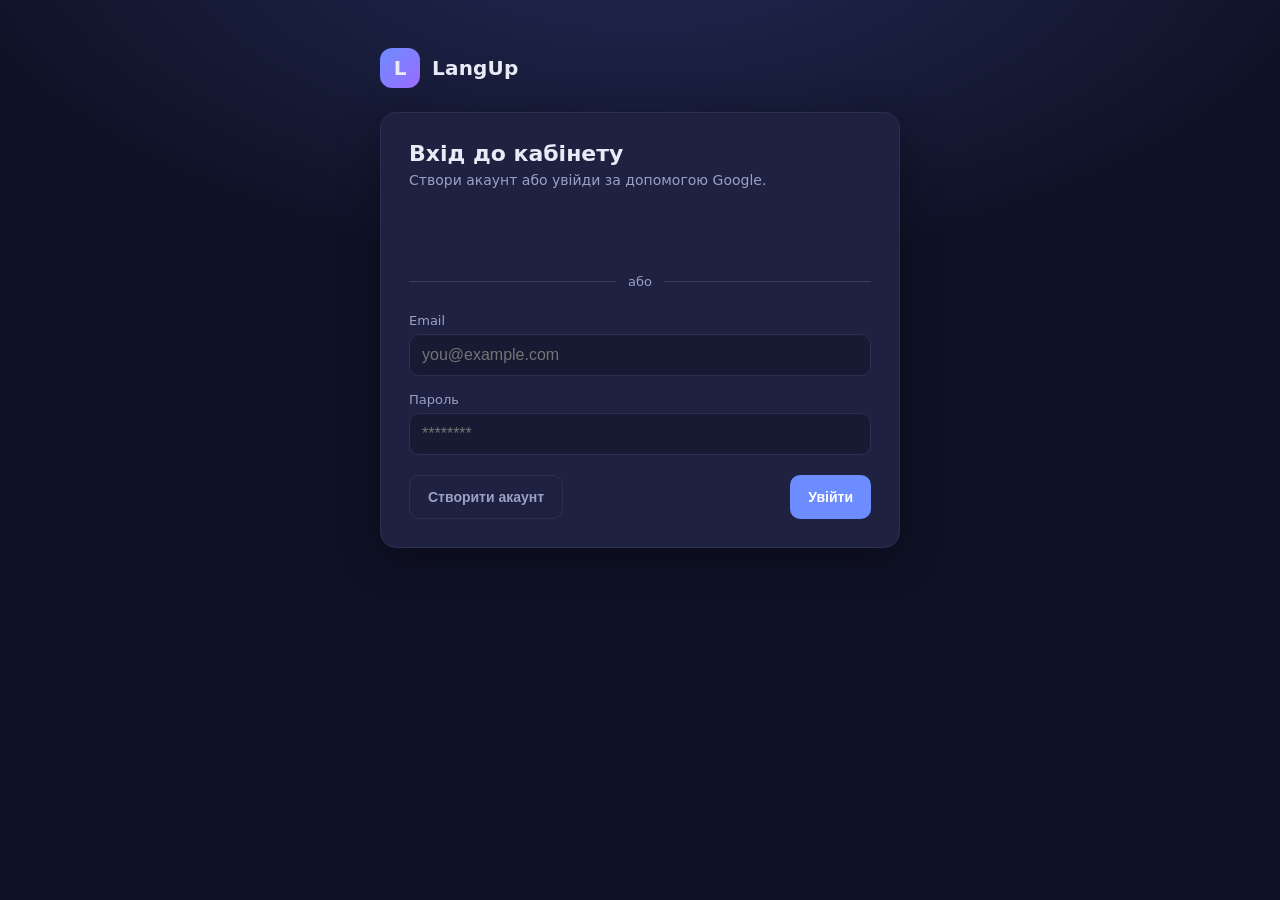
==== frontend/admin.html @ 0e573442 "feat(admin): admin panel page in the cabinet A users list with search, and a per-user detail view to" ====
<!DOCTYPE html>
<html lang="uk">
  <head>
    <meta charset="UTF-8" />
    <meta name="viewport" content="width=device-width, initial-scale=1.0" />
    <title>LangUp — Адмін</title>
    <link rel="stylesheet" href="styles.css?v=dev" />
  </head>
  <body>
    <main class="shell">
      <header class="brand">
        <span class="brand__logo">L</span>
        <span class="brand__name">LangUp</span>
      </header>

      <!-- USERS LIST -->
      <section id="users-view" class="card">
        <div class="words-bar">
          <a href="index.html" class="btn btn--ghost">← Профіль</a>
          <div class="dict__head">
            <h1 class="card__title">Користувачі</h1>
            <span id="users-count" class="meta"></span>
          </div>
        </div>

        <input id="users-search" class="dict__search" type="text" placeholder="Пошук за email або ім'ям…" />
        <ul id="users-list" class="dict__list"></ul>
        <p id="users-empty" class="meta hidden">Нікого не знайдено.</p>
      </section>

      <!-- USER DETAIL -->
      <section id="detail-view" class="card hidden">
        <div class="words-bar">
          <button id="back-to-users" class="btn btn--ghost" type="button">← Список</button>
          <div class="dict__head">
            <h1 id="d-email" class="card__title">—</h1>
            <span id="d-id" class="meta"></span>
          </div>
        </div>

        <div class="admin__controls">
          <label class="field">
            <span>Роль</span>
            <select id="d-role">
              <option value="USER">USER</option>
              <option value="ADMIN">ADMIN</option>
              <option value="SUPER_ADMIN">SUPER_ADMIN</option>
            </select>
          </label>
          <label class="field">
            <span>Статус</span>
            <select id="d-status">
              <option value="ACTIVE">ACTIVE</option>
              <option value="SUSPENDED">SUSPENDED</option>
              <option value="DELETED">DELETED</option>
            </select>
          </label>
          <button id="d-save" class="btn btn--primary" type="button">Зберегти</button>
        </div>

        <div class="admin__tabs">
          <button id="tab-vocab" class="chip chip--on" type="button">Словник</button>
          <button id="tab-exercises" class="chip" type="button">Вправи</button>
        </div>

        <ul id="d-vocab" class="dict__list"></ul>
        <ul id="d-exercises" class="dict__list hidden"></ul>
        <p id="d-empty" class="meta hidden">Порожньо.</p>
      </section>

      <div id="toast" class="toast hidden"></div>
    </main>

    <script src="config.js?v=dev"></script>
    <script src="api.js?v=dev"></script>
    <script src="admin.js?v=dev"></script>
  </body>
</html>
---- frontend/styles.css ----
:root {
  --bg: #0f1226;
  --bg-soft: #171a33;
  --card: #1e2240;
  --line: #2b2f52;
  --text: #e8eaf6;
  --muted: #9aa0c7;
  --primary: #6c8cff;
  --primary-press: #5577f0;
  --ok: #38c172;
  --radius: 16px;
  --shadow: 0 12px 40px rgba(0, 0, 0, 0.35);
  font-family: "Segoe UI", system-ui, -apple-system, Roboto, Arial, sans-serif;
}

* {
  box-sizing: border-box;
}

body {
  margin: 0;
  min-height: 100vh;
  min-height: 100dvh; /* track the mobile viewport as the address bar hides */
  color: var(--text);
  background: radial-gradient(1200px 600px at 50% -10%, #232a55 0%, transparent 60%),
    var(--bg);
  background-color: var(--bg);
  display: flex;
  justify-content: center;
  overflow-x: hidden; /* nothing should ever cause a sideways scroll */
  /* breathing room on desktop, tight on phones, clear of any notch */
  padding: clamp(16px, 5vw, 48px) 16px;
  padding-top: max(clamp(16px, 5vw, 48px), env(safe-area-inset-top));
  padding-bottom: max(clamp(16px, 5vw, 48px), env(safe-area-inset-bottom));
}

/* long words (options, translations, sentences) wrap instead of overflowing */
.card,
.pair,
.opt,
.ex__text,
.ex__back {
  overflow-wrap: break-word;
}

.shell {
  width: 100%;
  max-width: 520px;
}

.brand {
  display: flex;
  align-items: center;
  gap: 12px;
  margin-bottom: 24px;
}
.brand__logo {
  display: grid;
  place-items: center;
  width: 40px;
  height: 40px;
  border-radius: 12px;
  background: linear-gradient(135deg, var(--primary), #9b6cff);
  font-weight: 800;
  font-size: 20px;
}
.brand__name {
  font-size: 20px;
  font-weight: 700;
  letter-spacing: 0.2px;
}

.card {
  background: var(--card);
  border: 1px solid var(--line);
  border-radius: var(--radius);
  box-shadow: var(--shadow);
  padding: 28px;
}

.card__title {
  margin: 0;
  font-size: 22px;
}
.card__subtitle {
  margin: 6px 0 0;
  color: var(--muted);
  font-size: 14px;
}

.google-btn {
  margin-top: 24px;
  display: flex;
  justify-content: center;
  min-height: 44px;
}

.notice {
  margin-top: 16px;
  padding: 12px 14px;
  border-radius: 12px;
  background: var(--bg-soft);
  border: 1px dashed var(--line);
  color: var(--muted);
  font-size: 13px;
}
.notice code {
  color: var(--text);
}

/* profile */
.profile__head {
  display: flex;
  align-items: center;
  gap: 16px;
}
.avatar {
  display: grid;
  place-items: center;
  width: 56px;
  height: 56px;
  border-radius: 50%;
  background: linear-gradient(135deg, var(--primary), #9b6cff);
  font-size: 24px;
  font-weight: 700;
  flex: 0 0 auto;
}
.profile__id {
  flex: 1 1 auto;
  min-width: 0;
}
.profile__id .card__title {
  font-size: 18px;
  white-space: nowrap;
  overflow: hidden;
  text-overflow: ellipsis;
}

.badges {
  display: flex;
  gap: 8px;
  margin-top: 8px;
}
.badge {
  font-size: 11px;
  font-weight: 700;
  letter-spacing: 0.4px;
  padding: 4px 8px;
  border-radius: 999px;
  background: rgba(108, 140, 255, 0.15);
  color: var(--primary);
  border: 1px solid rgba(108, 140, 255, 0.35);
}
.badge--ok {
  background: rgba(56, 193, 114, 0.15);
  color: var(--ok);
  border-color: rgba(56, 193, 114, 0.35);
}
.badge--muted {
  background: var(--bg-soft);
  color: var(--muted);
  border-color: var(--line);
}

.form {
  margin-top: 24px;
  display: flex;
  flex-direction: column;
  gap: 16px;
}
.field {
  display: flex;
  flex-direction: column;
  gap: 6px;
  font-size: 13px;
  color: var(--muted);
}
.field-row {
  display: flex;
  gap: 16px;
}
.field-row .field {
  flex: 1;
  min-width: 0; /* let a field shrink below its input's intrinsic width */
}
.field input {
  background: var(--bg-soft);
  border: 1px solid var(--line);
  border-radius: 10px;
  padding: 11px 12px;
  color: var(--text);
  font-size: 16px; /* 16+ stops iOS zooming in on focus */
  outline: none;
  transition: border-color 0.15s;
}
.field input:focus {
  border-color: var(--primary);
}

.form__actions {
  display: flex;
  align-items: center;
  justify-content: space-between;
  flex-wrap: wrap; /* the meta text and buttons drop to their own rows if tight */
  gap: 12px;
  margin-top: 4px;
}
.meta {
  font-size: 12px;
  color: var(--muted);
}

.btn {
  border: none;
  border-radius: 10px;
  padding: 10px 18px;
  min-height: 44px; /* comfortable touch target */
  font-size: 14px;
  font-weight: 600;
  cursor: pointer;
  transition: background 0.15s, opacity 0.15s;
}
.btn--primary {
  background: var(--primary);
  color: #fff;
}
.btn--primary:hover {
  background: var(--primary-press);
}
.btn--ghost {
  background: transparent;
  color: var(--muted);
  border: 1px solid var(--line);
}
.btn--ghost:hover {
  color: var(--text);
}

.toast {
  position: fixed;
  left: 50%;
  bottom: 28px;
  transform: translateX(-50%);
  background: var(--card);
  border: 1px solid var(--line);
  box-shadow: var(--shadow);
  padding: 12px 18px;
  border-radius: 12px;
  font-size: 14px;
}
.toast--ok {
  border-color: rgba(56, 193, 114, 0.5);
}
.toast--err {
  border-color: rgba(255, 99, 99, 0.5);
}

/* dictionary */
.dict {
  margin-top: 24px;
  border-top: 1px solid var(--line);
  padding-top: 20px;
  display: flex;
  flex-direction: column;
  gap: 12px;
}
.dict__head {
  display: flex;
  align-items: baseline;
  gap: 8px;
}
.dict__title {
  margin: 0;
  font-size: 16px;
}
.dict__search {
  width: 100%;
  display: block;
  margin-bottom: 12px;
  background: var(--bg-soft);
  border: 1px solid var(--line);
  border-radius: 10px;
  padding: 10px 12px;
  color: var(--text);
  font-size: 16px; /* 16+ stops iOS zooming in on focus */
  outline: none;
  transition: border-color 0.15s;
}

/* words page */
.words-bar {
  display: flex;
  align-items: center;
  gap: 14px;
  margin-bottom: 18px;
}
.words-bar .dict__head {
  margin: 0;
}
.words-link {
  margin-top: 20px;
  text-decoration: none;
}
.links-row {
  display: flex;
  flex-wrap: wrap;
  gap: 12px;
}
a.btn {
  text-decoration: none;
}
.dict__search:focus {
  border-color: var(--primary);
}
.dict__list {
  list-style: none;
  margin: 0;
  padding: 0;
  max-height: 280px;
  overflow-y: auto;
  display: flex;
  flex-direction: column;
  gap: 6px;
}
.dict__item {
  display: flex;
  align-items: center;
  justify-content: space-between;
  gap: 10px;
  padding: 10px 12px;
  background: var(--bg-soft);
  border: 1px solid var(--line);
  border-radius: 10px;
}
.dict__lemma {
  flex: 1;
  font-size: 15px;
  font-weight: 600;
  overflow: hidden;
  text-overflow: ellipsis;
  white-space: nowrap;
}
.dict__mastery {
  flex: 0 0 auto;
  font-size: 10px;
  font-weight: 700;
  letter-spacing: 0.3px;
  color: var(--muted);
  background: var(--bg-soft);
  border: 1px solid var(--line);
  border-radius: 999px;
  padding: 3px 8px;
}
.dict__lang {
  flex: 0 0 auto;
  font-size: 11px;
  font-weight: 700;
  letter-spacing: 0.4px;
  text-transform: uppercase;
  color: var(--primary);
  background: rgba(108, 140, 255, 0.15);
  border: 1px solid rgba(108, 140, 255, 0.35);
  border-radius: 999px;
  padding: 3px 9px;
}

/* practice page */
.ex__text {
  margin: 18px 0;
  font-size: 17px;
  line-height: 1.7;
}
.ex__blank {
  display: inline-block;
  min-width: 72px;
  text-align: center;
  padding: 1px 10px;
  border-radius: 8px;
  border: 1px dashed var(--primary);
  background: rgba(108, 140, 255, 0.12);
  color: var(--primary);
  font-weight: 600;
}
.ex__input {
  /* monospace so every letter is one cell — the width is set in ch to the
     word's length, making the blank fit it exactly and hint the letter count */
  font-family: ui-monospace, "Cascadia Code", "Consolas", "Courier New", monospace;
  padding: 2px 0;
  border: none;
  border-bottom: 2px solid var(--primary);
  background: rgba(108, 140, 255, 0.1);
  color: var(--text);
  font-size: 17px;
  font-weight: 600;
  outline: none;
  border-radius: 6px 6px 0 0;
}
.ex__input:focus {
  background: rgba(108, 140, 255, 0.18);
}
/* "або" between Google and the email form on the login card */
.auth-divider {
  display: flex;
  align-items: center;
  gap: 12px;
  margin: 18px 0 14px;
  color: var(--muted, #8b93b8);
  font-size: 13px;
}
.auth-divider::before,
.auth-divider::after {
  content: "";
  flex: 1;
  border-top: 1px solid rgba(255, 255, 255, 0.12);
}
/* the word's translation — the prompt telling the learner what to type */
.ex__prompt-word {
  margin: 4px 0 0;
  font-size: 18px;
  font-weight: 600;
  color: var(--primary);
}
.ex__options {
  display: flex;
  flex-wrap: wrap;
  align-items: center;
  gap: 8px;
  margin-bottom: 14px;
}
.opt {
  border: 1px solid var(--line);
  border-radius: 10px;
  padding: 9px 16px;
  background: var(--bg-soft);
  color: var(--text);
  font-size: 14px;
  font-weight: 600;
  cursor: pointer;
  transition: border-color 0.15s, background 0.15s;
}
.opt:hover {
  border-color: var(--primary);
}
.opt--selected {
  background: rgba(108, 140, 255, 0.2);
  border-color: var(--primary);
  color: var(--primary);
}
.ex__result {
  margin: 18px 0;
  padding: 14px 16px;
  border-radius: 12px;
  font-size: 15px;
  font-weight: 600;
  border: 1px solid var(--line);
  background: var(--bg-soft);
}
.ex__result--ok {
  border-color: rgba(56, 193, 114, 0.5);
  color: var(--ok);
}
.ex__result--err {
  border-color: rgba(255, 99, 99, 0.5);
  color: #ff8a8a;
}
.types {
  display: flex;
  align-items: center;
  flex-wrap: wrap;
  gap: 10px;
  padding-bottom: 16px;
  margin-bottom: 4px;
  border-bottom: 1px solid var(--line);
}
.types__list {
  display: flex;
  flex-wrap: wrap;
  gap: 6px;
}
.chip {
  border: 1px solid var(--line);
  border-radius: 999px;
  padding: 5px 13px;
  background: var(--bg-soft);
  color: var(--muted);
  font-size: 12px;
  font-weight: 600;
  cursor: pointer;
  transition: border-color 0.15s, background 0.15s, color 0.15s;
}
.chip:hover {
  color: var(--text);
}
.chip--on {
  background: rgba(108, 140, 255, 0.18);
  border-color: rgba(108, 140, 255, 0.5);
  color: var(--primary);
}
/* admin panel */
.admin__row {
  cursor: pointer;
}
.admin__row:hover {
  background: var(--bg-soft);
}
.admin__controls {
  display: flex;
  flex-wrap: wrap;
  align-items: flex-end;
  gap: 12px;
  margin: 4px 0 16px;
}
.admin__controls .field {
  flex: 1;
  min-width: 120px;
}
.admin__controls select {
  width: 100%;
  padding: 8px 10px;
  border: 1px solid var(--line);
  border-radius: 8px;
  background: var(--bg-soft);
  color: var(--text);
  font-size: 14px;
}
.admin__tabs {
  display: flex;
  gap: 8px;
  margin-bottom: 12px;
}
.admin__ex {
  gap: 10px;
}
.admin__ex-answer {
  margin-left: auto;
  font-family: ui-monospace, "Consolas", monospace;
  color: var(--primary);
  font-size: 13px;
}
/* match pairs */
.meter {
  display: flex;
  align-items: center;
  justify-content: space-between;
  margin: 14px 0 4px;
}
.lives {
  display: flex;
  gap: 6px;
}
.timer {
  font-size: 13px;
  font-weight: 700;
  font-variant-numeric: tabular-nums; /* stops the row twitching as digits change */
  color: var(--muted);
}
.timer--low {
  color: #ff8a8a;
}
.life {
  width: 9px;
  height: 9px;
  border-radius: 50%;
  background: var(--ok);
}
.life--lost {
  background: transparent;
  border: 1px solid var(--line);
}
.pairs {
  display: grid;
  grid-template-columns: 1fr 1fr;
  gap: 10px;
  margin-top: 6px;
}
.pairs__col {
  display: flex;
  flex-direction: column;
  gap: 10px;
}
.pair {
  min-height: 52px;
  padding: 10px 12px;
  border: 1px solid var(--line);
  border-radius: 12px;
  background: var(--bg-soft);
  color: var(--text);
  font-size: 14px;
  font-weight: 600;
  line-height: 1.35;
  cursor: pointer;
  transition: border-color 0.15s, background 0.15s, transform 0.1s;
}
.pair:hover {
  border-color: var(--primary);
}
.pair--picked {
  background: rgba(108, 140, 255, 0.2);
  border-color: var(--primary);
  color: var(--primary);
}
.pair--wrong {
  border-color: rgba(255, 99, 99, 0.7);
  background: rgba(255, 99, 99, 0.15);
  color: #ff8a8a;
  animation: pair-shake 0.3s;
}
@keyframes pair-shake {
  25% { transform: translateX(-4px); }
  75% { transform: translateX(4px); }
}

.ex__word {
  display: inline-block;
  font-size: 26px;
  font-weight: 700;
  letter-spacing: 0.3px;
  color: var(--primary);
}
.ex__options--column {
  flex-direction: column;
  align-items: stretch;
}
.ex__options--column .opt {
  text-align: left;
}
.ex__sentence {
  margin: 18px 0;
  font-size: 18px;
  line-height: 1.7;
}
.ex__sentence strong {
  color: var(--primary);
  font-weight: 700;
}
.ex__back {
  margin: 4px 0 10px;
  font-size: 20px;
  font-weight: 600;
  color: var(--ok);
}
.opt--know {
  border-color: rgba(56, 193, 114, 0.5);
  color: var(--ok);
}
.opt--forgot {
  border-color: rgba(255, 99, 99, 0.5);
  color: #ff8a8a;
}

.hidden {
  display: none !important;
}

/* --- phones --------------------------------------------------------------- */
/* The layout is a single column at every size; on small screens it just gives
   back the padding and type scale that desktop can afford. */
@media (max-width: 560px) {
  .card {
    padding: 20px 16px;
    border-radius: 14px;
  }
  .brand {
    margin-bottom: 18px;
  }
  .card__title {
    font-size: 20px;
  }

  /* header rows: let a long title/count wrap under the back button */
  .words-bar,
  .profile__head {
    flex-wrap: wrap;
  }

  /* two side-by-side fields don't fit a narrow phone — stack them */
  .field-row {
    flex-direction: column;
  }

  /* practice */
  .ex__text {
    font-size: 16px;
  }
  .ex__sentence {
    font-size: 17px;
  }
  .ex__word {
    font-size: 22px;
  }
  .opt {
    padding: 11px 14px; /* taller for touch, options already wrap */
  }
  .pairs {
    gap: 8px;
  }
  .pair {
    min-height: 56px;
    padding: 10px;
  }

  /* stacked answer buttons should fill the row on a phone */
  .form__actions .links-row {
    width: 100%;
  }
  .form__actions .links-row .btn {
    flex: 1;
  }
}

/* Users who prefer less motion: drop the shake and transitions. */
@media (prefers-reduced-motion: reduce) {
  * {
    animation: none !important;
    transition: none !important;
  }
}
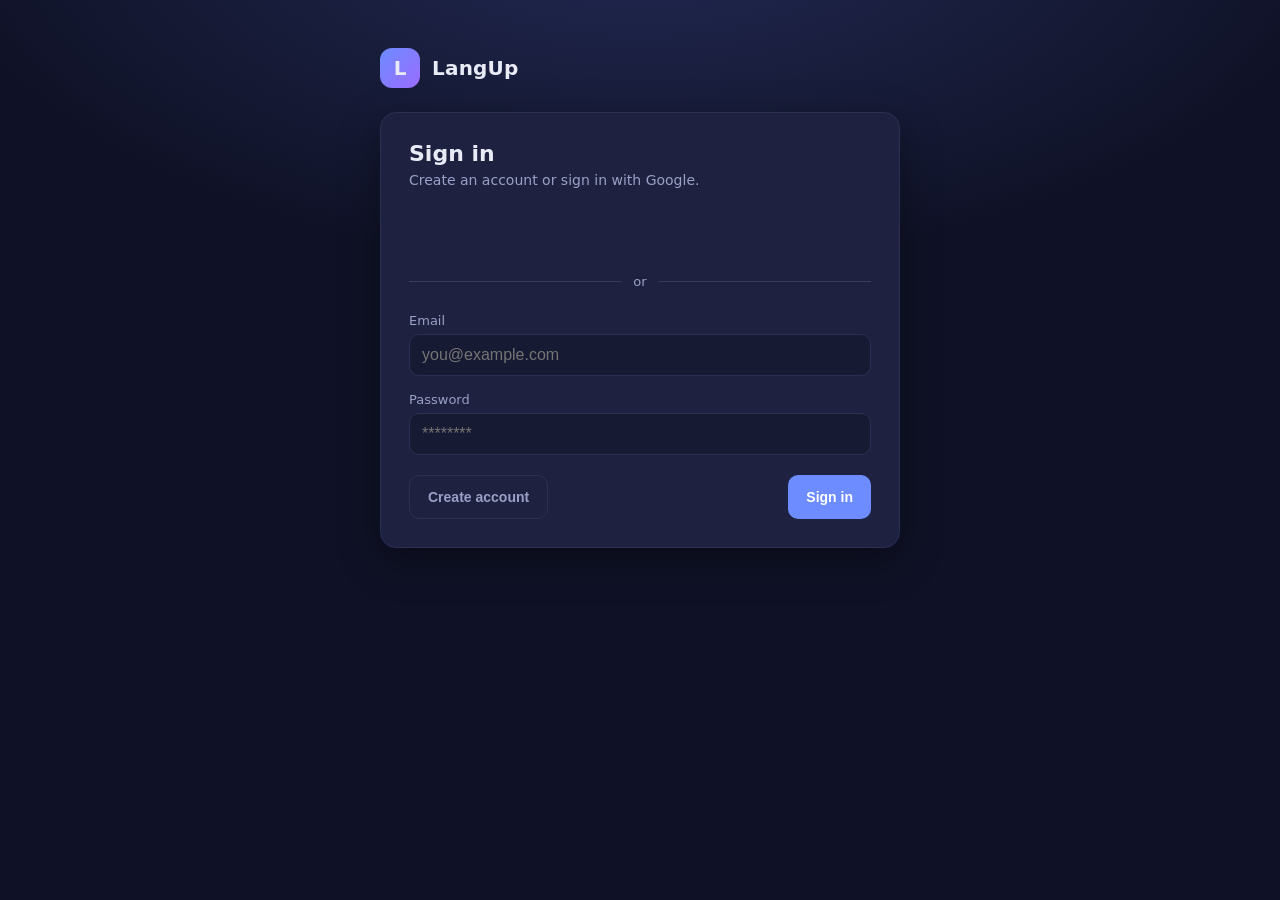
==== commit b2b4aa47: "i18n: translate the cabinet UI to English Translate all Ukrainian strings in the /app cabinet — prof" ====
--- a/frontend/admin.html
+++ b/frontend/admin.html
@@ -1,9 +1,9 @@
 <!DOCTYPE html>
-<html lang="uk">
+<html lang="en">
   <head>
     <meta charset="UTF-8" />
     <meta name="viewport" content="width=device-width, initial-scale=1.0" />
-    <title>LangUp — Адмін</title>
+    <title>LangUp — Admin</title>
     <link rel="stylesheet" href="styles.css?v=dev" />
   </head>
   <body>
@@ -16,22 +16,41 @@
       <!-- USERS LIST -->
       <section id="users-view" class="card">
         <div class="words-bar">
-          <a href="index.html" class="btn btn--ghost">← Профіль</a>
+          <a href="index.html" class="btn btn--ghost">← Profile</a>
           <div class="dict__head">
-            <h1 class="card__title">Користувачі</h1>
+            <h1 class="card__title">Users</h1>
             <span id="users-count" class="meta"></span>
           </div>
         </div>
 
-        <input id="users-search" class="dict__search" type="text" placeholder="Пошук за email або ім'ям…" />
+        <div class="admin__listbar">
+          <input id="users-search" class="dict__search" type="text" placeholder="Search by email or name…" />
+          <button id="new-user-btn" class="btn btn--primary" type="button">＋ New</button>
+        </div>
+
+        <form id="new-user-form" class="admin__create hidden">
+          <input id="nu-email" type="email" placeholder="Email" autocomplete="off" required />
+          <input id="nu-password" type="password" placeholder="Password (min. 8)" minlength="8" autocomplete="new-password" required />
+          <input id="nu-name" type="text" placeholder="Name (optional)" />
+          <select id="nu-role">
+            <option value="USER">USER</option>
+            <option value="ADMIN">ADMIN</option>
+            <option value="SUPER_ADMIN">SUPER_ADMIN</option>
+          </select>
+          <div class="admin__create-actions">
+            <button type="button" id="nu-cancel" class="btn btn--ghost">Cancel</button>
+            <button type="submit" class="btn btn--primary">Create</button>
+          </div>
+        </form>
+
         <ul id="users-list" class="dict__list"></ul>
-        <p id="users-empty" class="meta hidden">Нікого не знайдено.</p>
+        <p id="users-empty" class="meta hidden">No one found.</p>
       </section>
 
       <!-- USER DETAIL -->
       <section id="detail-view" class="card hidden">
         <div class="words-bar">
-          <button id="back-to-users" class="btn btn--ghost" type="button">← Список</button>
+          <button id="back-to-users" class="btn btn--ghost" type="button">← List</button>
           <div class="dict__head">
             <h1 id="d-email" class="card__title">—</h1>
             <span id="d-id" class="meta"></span>
@@ -40,7 +59,11 @@
 
         <div class="admin__controls">
           <label class="field">
-            <span>Роль</span>
+            <span>Name</span>
+            <input id="d-name" type="text" placeholder="—" />
+          </label>
+          <label class="field">
+            <span>Role</span>
             <select id="d-role">
               <option value="USER">USER</option>
               <option value="ADMIN">ADMIN</option>
@@ -48,24 +71,31 @@
             </select>
           </label>
           <label class="field">
-            <span>Статус</span>
+            <span>Status</span>
             <select id="d-status">
               <option value="ACTIVE">ACTIVE</option>
               <option value="SUSPENDED">SUSPENDED</option>
               <option value="DELETED">DELETED</option>
             </select>
           </label>
-          <button id="d-save" class="btn btn--primary" type="button">Зберегти</button>
+          <button id="d-save" class="btn btn--primary" type="button">Save</button>
+          <button id="d-delete" class="btn btn--danger" type="button">Delete</button>
         </div>
 
         <div class="admin__tabs">
-          <button id="tab-vocab" class="chip chip--on" type="button">Словник</button>
-          <button id="tab-exercises" class="chip" type="button">Вправи</button>
+          <button id="tab-vocab" class="chip chip--on" type="button">Vocabulary</button>
+          <button id="tab-exercises" class="chip" type="button">Exercises</button>
         </div>
+
+        <form id="add-word-form" class="admin__addword">
+          <input id="aw-word" type="text" placeholder="Word" required />
+          <input id="aw-lang" type="text" placeholder="language (en)" maxlength="8" value="en" required />
+          <button type="submit" class="btn btn--primary">＋ Add</button>
+        </form>
 
         <ul id="d-vocab" class="dict__list"></ul>
         <ul id="d-exercises" class="dict__list hidden"></ul>
-        <p id="d-empty" class="meta hidden">Порожньо.</p>
+        <p id="d-empty" class="meta hidden">Empty.</p>
       </section>
 
       <div id="toast" class="toast hidden"></div>
--- a/frontend/styles.css
+++ b/frontend/styles.css
@@ -537,6 +537,80 @@
   color: var(--primary);
   font-size: 13px;
 }
+.admin__listbar {
+  display: flex;
+  gap: 8px;
+  align-items: center;
+}
+.admin__listbar .dict__search {
+  flex: 1;
+  margin: 0;
+}
+.admin__create,
+.admin__addword {
+  display: flex;
+  flex-wrap: wrap;
+  gap: 8px;
+  margin: 12px 0;
+  padding: 12px;
+  border: 1px solid var(--line);
+  border-radius: 10px;
+  background: var(--bg-soft);
+}
+.admin__create input,
+.admin__create select,
+.admin__addword input {
+  flex: 1;
+  min-width: 120px;
+  padding: 8px 10px;
+  border: 1px solid var(--line);
+  border-radius: 8px;
+  background: var(--card);
+  color: var(--text);
+  font-size: 13px;
+}
+.admin__create-actions {
+  display: flex;
+  gap: 8px;
+  width: 100%;
+  justify-content: flex-end;
+}
+.admin__actions {
+  display: flex;
+  gap: 6px;
+  margin-left: auto;
+}
+.admin__icon-btn {
+  border: 1px solid var(--line);
+  border-radius: 6px;
+  background: var(--bg-soft);
+  color: var(--muted);
+  width: 26px;
+  height: 26px;
+  cursor: pointer;
+  font-size: 13px;
+  line-height: 1;
+}
+.admin__icon-btn:hover {
+  color: var(--text);
+  border-color: var(--primary);
+}
+.admin__status-sel {
+  padding: 4px 6px;
+  border: 1px solid var(--line);
+  border-radius: 6px;
+  background: var(--bg-soft);
+  color: var(--text);
+  font-size: 12px;
+}
+.btn--danger {
+  background: transparent;
+  color: #ff6b6b;
+  border: 1px solid rgba(224, 49, 49, 0.5);
+}
+.btn--danger:hover {
+  background: rgba(224, 49, 49, 0.12);
+}
 /* match pairs */
 .meter {
   display: flex;
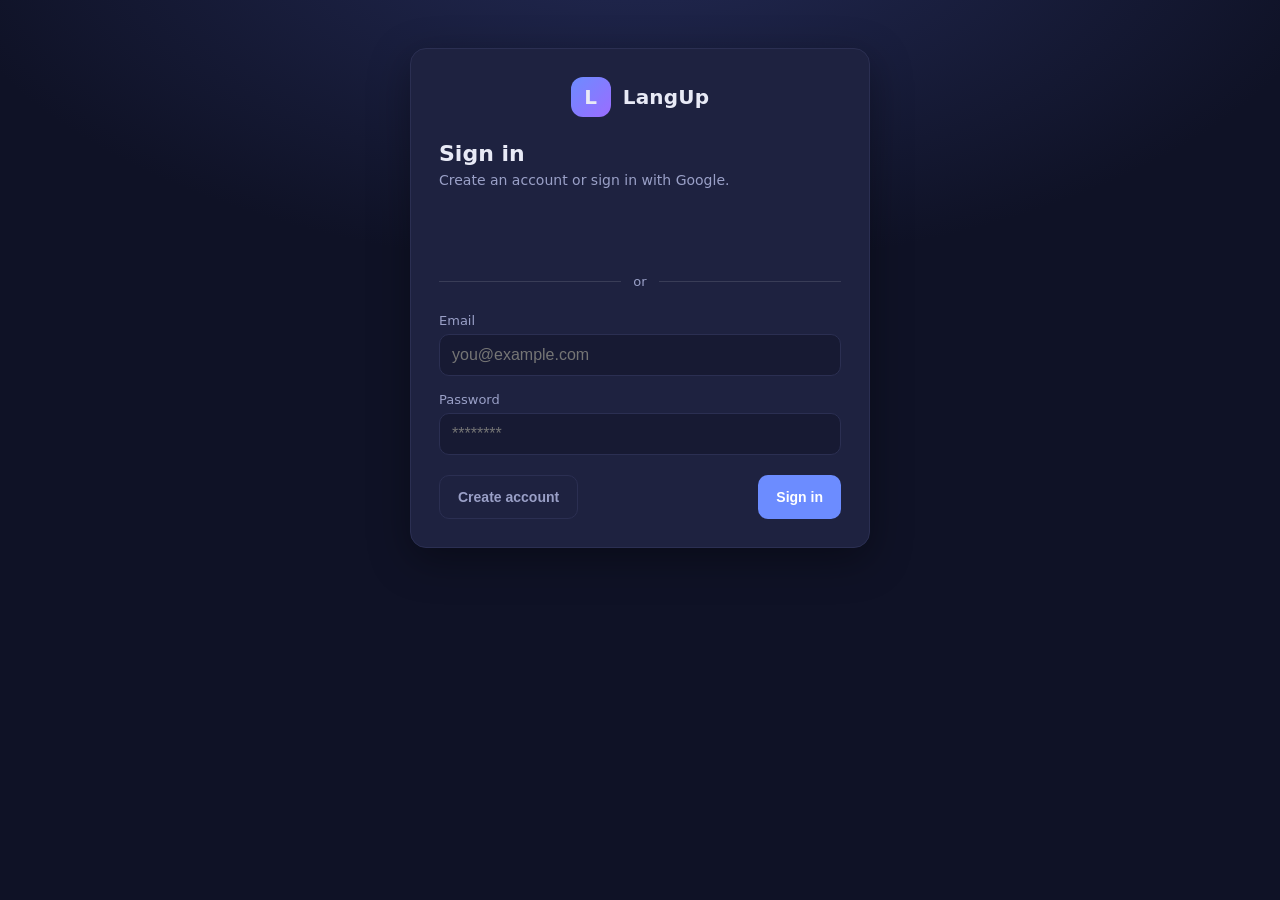
==== commit 70628ee9: "Redesign cabinet: wide app shell, account menu, language selects, dashboard - Home gets a top nav + " ====
--- a/frontend/admin.html
+++ b/frontend/admin.html
@@ -7,7 +7,7 @@
     <link rel="stylesheet" href="styles.css?v=dev" />
   </head>
   <body>
-    <main class="shell">
+    <main class="shell shell--narrow">
       <header class="brand">
         <span class="brand__logo">L</span>
         <span class="brand__name">LangUp</span>
@@ -26,7 +26,24 @@
         <div class="admin__listbar">
           <input id="users-search" class="dict__search" type="text" placeholder="Search by email or name…" />
           <button id="new-user-btn" class="btn btn--primary" type="button">＋ New</button>
+          <button id="dict-import-btn" class="btn btn--ghost" type="button">Import dictionary</button>
         </div>
+
+        <form id="dict-import-form" class="admin__create hidden">
+          <div class="admin__create-actions" style="justify-content: flex-start">
+            <input id="di-source" type="text" placeholder="source lang (en)" maxlength="8" value="en" required style="max-width: 140px" />
+            <input id="di-target" type="text" placeholder="translation lang (uk)" maxlength="8" value="uk" required style="max-width: 160px" />
+            <label class="meta" style="display:flex;align-items:center;gap:6px">
+              <input id="di-normalize" type="checkbox" /> LLM normalize (messy input)
+            </label>
+          </div>
+          <textarea id="di-text" rows="6" style="width:100%" placeholder="One pair per line:&#10;occur&#9;стається&#10;demand - вимога&#10;provide, надавати"></textarea>
+          <div class="admin__create-actions">
+            <span id="di-status" class="meta"></span>
+            <button type="button" id="di-cancel" class="btn btn--ghost">Cancel</button>
+            <button type="submit" class="btn btn--primary">Import</button>
+          </div>
+        </form>
 
         <form id="new-user-form" class="admin__create hidden">
           <input id="nu-email" type="email" placeholder="Email" autocomplete="off" required />
--- a/frontend/styles.css
+++ b/frontend/styles.css
@@ -45,7 +45,22 @@
 
 .shell {
   width: 100%;
-  max-width: 520px;
+  max-width: 1080px;
+}
+
+/* Single-column pages (dictionary, practice, admin) read better capped; only
+   the app home/dashboard use the full 1080px. */
+.shell--narrow {
+  max-width: 640px;
+}
+
+/* Auth screens stay narrow and centered inside the wide shell. */
+.auth-wrap {
+  max-width: 460px;
+  margin: 0 auto;
+}
+.brand--center {
+  justify-content: center;
 }
 
 .brand {
@@ -162,6 +177,23 @@
   border-color: var(--line);
 }
 
+.verify-banner {
+  margin-top: 16px;
+  padding: 12px 16px;
+  display: flex;
+  align-items: center;
+  justify-content: space-between;
+  gap: 12px;
+  border-radius: 12px;
+  background: rgba(245, 176, 66, 0.12);
+  border: 1px solid rgba(245, 176, 66, 0.4);
+  color: var(--text);
+  font-size: 14px;
+}
+.verify-banner .btn {
+  flex-shrink: 0;
+}
+
 .form {
   margin-top: 24px;
   display: flex;
@@ -308,6 +340,28 @@
 }
 a.btn {
   text-decoration: none;
+}
+.sub-box {
+  display: flex;
+  align-items: center;
+  justify-content: space-between;
+  gap: 12px;
+  margin-top: 16px;
+  padding: 12px 14px;
+  border: 1px solid var(--line);
+  border-radius: 12px;
+  background: var(--bg-soft);
+}
+.sub-box__info {
+  display: flex;
+  flex-direction: column;
+}
+.sub-box__label {
+  font-size: 12px;
+  color: var(--muted);
+}
+.sub-box__status {
+  font-weight: 600;
 }
 .dict__search:focus {
   border-color: var(--primary);
@@ -726,6 +780,233 @@
   display: none !important;
 }
 
+/* ===================== wide app shell (home / dashboard) ================== */
+.app {
+  display: flex;
+  flex-direction: column;
+  gap: 20px;
+}
+
+.topbar {
+  display: flex;
+  align-items: center;
+  gap: 16px;
+  padding: 10px 16px;
+  background: var(--card);
+  border: 1px solid var(--line);
+  border-radius: var(--radius);
+  box-shadow: var(--shadow);
+}
+.topbar .brand {
+  margin: 0;
+  text-decoration: none;
+  color: inherit;
+}
+.topbar__nav {
+  display: flex;
+  gap: 4px;
+  margin-left: auto;
+}
+.topbar__link {
+  padding: 8px 14px;
+  border-radius: 10px;
+  color: var(--muted);
+  text-decoration: none;
+  font-weight: 600;
+  font-size: 14px;
+  transition: background 0.15s, color 0.15s;
+}
+.topbar__link:hover {
+  background: var(--bg-soft);
+  color: var(--text);
+}
+.topbar__link.is-active {
+  color: var(--text);
+  background: rgba(108, 140, 255, 0.16);
+}
+
+/* account dropdown */
+.account {
+  position: relative;
+}
+.avatar--sm {
+  width: 40px;
+  height: 40px;
+  font-size: 17px;
+}
+.account__btn {
+  padding: 0;
+  border: none;
+  background: none;
+  cursor: pointer;
+  border-radius: 50%;
+  line-height: 0;
+}
+.account__btn:focus-visible {
+  outline: 2px solid var(--primary);
+  outline-offset: 2px;
+}
+.account__dropdown {
+  position: absolute;
+  right: 0;
+  top: calc(100% + 8px);
+  width: 240px;
+  z-index: 20;
+  display: flex;
+  flex-direction: column;
+  padding: 8px;
+  background: var(--card);
+  border: 1px solid var(--line);
+  border-radius: 14px;
+  box-shadow: var(--shadow);
+}
+.account__head {
+  display: flex;
+  flex-direction: column;
+  gap: 2px;
+  padding: 8px 10px 12px;
+  border-bottom: 1px solid var(--line);
+  margin-bottom: 6px;
+}
+.account__name {
+  font-weight: 700;
+}
+.account__email {
+  color: var(--muted);
+  font-size: 13px;
+  overflow: hidden;
+  text-overflow: ellipsis;
+  white-space: nowrap;
+}
+.account__item {
+  text-align: left;
+  padding: 10px;
+  border-radius: 10px;
+  border: none;
+  background: none;
+  color: var(--text);
+  font-size: 14px;
+  font-weight: 600;
+  text-decoration: none;
+  cursor: pointer;
+}
+.account__item:hover {
+  background: var(--bg-soft);
+}
+.account__item--danger {
+  color: #ff6b81;
+}
+
+/* hero row */
+.hero {
+  display: flex;
+  align-items: center;
+  justify-content: space-between;
+  gap: 20px;
+  flex-wrap: wrap;
+  padding: 4px 6px;
+}
+.hero__title {
+  margin: 0;
+  font-size: 26px;
+}
+.hero__subtitle {
+  margin: 6px 0 0;
+  color: var(--muted);
+}
+.hero__actions {
+  display: flex;
+  gap: 10px;
+  flex-wrap: wrap;
+}
+
+/* responsive card grid */
+.grid {
+  display: grid;
+  gap: 20px;
+}
+.grid--2 {
+  grid-template-columns: repeat(2, minmax(0, 1fr));
+}
+.grid--3 {
+  grid-template-columns: repeat(3, minmax(0, 1fr));
+}
+.grid--4 {
+  grid-template-columns: repeat(4, minmax(0, 1fr));
+}
+
+/* stat tiles (dashboard) */
+.stat {
+  display: flex;
+  flex-direction: column;
+  gap: 4px;
+  padding: 20px;
+  background: var(--card);
+  border: 1px solid var(--line);
+  border-radius: var(--radius);
+  box-shadow: var(--shadow);
+}
+.stat__value {
+  font-size: 32px;
+  font-weight: 800;
+  line-height: 1.1;
+}
+.stat__label {
+  color: var(--muted);
+  font-size: 13px;
+  font-weight: 600;
+}
+.stat--accent .stat__value {
+  color: var(--primary);
+}
+
+/* mastery distribution bar */
+.mastery {
+  display: flex;
+  height: 14px;
+  border-radius: 999px;
+  overflow: hidden;
+  background: var(--bg-soft);
+  border: 1px solid var(--line);
+}
+.mastery__seg {
+  height: 100%;
+}
+.mastery__seg--new {
+  background: #4b5583;
+}
+.mastery__seg--learning {
+  background: #f5b042;
+}
+.mastery__seg--review {
+  background: var(--primary);
+}
+.mastery__seg--mastered {
+  background: var(--ok);
+}
+.mastery-legend {
+  display: flex;
+  flex-wrap: wrap;
+  gap: 14px;
+  margin-top: 14px;
+}
+.mastery-legend span {
+  display: flex;
+  align-items: center;
+  gap: 6px;
+  font-size: 13px;
+  color: var(--muted);
+}
+.dot {
+  width: 10px;
+  height: 10px;
+  border-radius: 3px;
+}
+.dot--new { background: #4b5583; }
+.dot--learning { background: #f5b042; }
+.dot--review { background: var(--primary); }
+.dot--mastered { background: var(--ok); }
+
 /* --- phones --------------------------------------------------------------- */
 /* The layout is a single column at every size; on small screens it just gives
    back the padding and type scale that desktop can afford. */
@@ -752,6 +1033,38 @@
     flex-direction: column;
   }
 
+  /* wide app layout collapses to a single column on phones */
+  .grid--2,
+  .grid--3,
+  .grid--4 {
+    grid-template-columns: 1fr;
+  }
+  .topbar {
+    flex-wrap: wrap;
+    row-gap: 8px;
+  }
+  .topbar__nav {
+    order: 3;
+    width: 100%;
+    margin-left: 0;
+    justify-content: space-between;
+  }
+  .topbar__link {
+    padding: 8px 10px;
+  }
+  .account {
+    margin-left: auto;
+  }
+  .hero__title {
+    font-size: 22px;
+  }
+  .hero__actions {
+    width: 100%;
+  }
+  .hero__actions .btn {
+    flex: 1;
+  }
+
   /* practice */
   .ex__text {
     font-size: 16px;
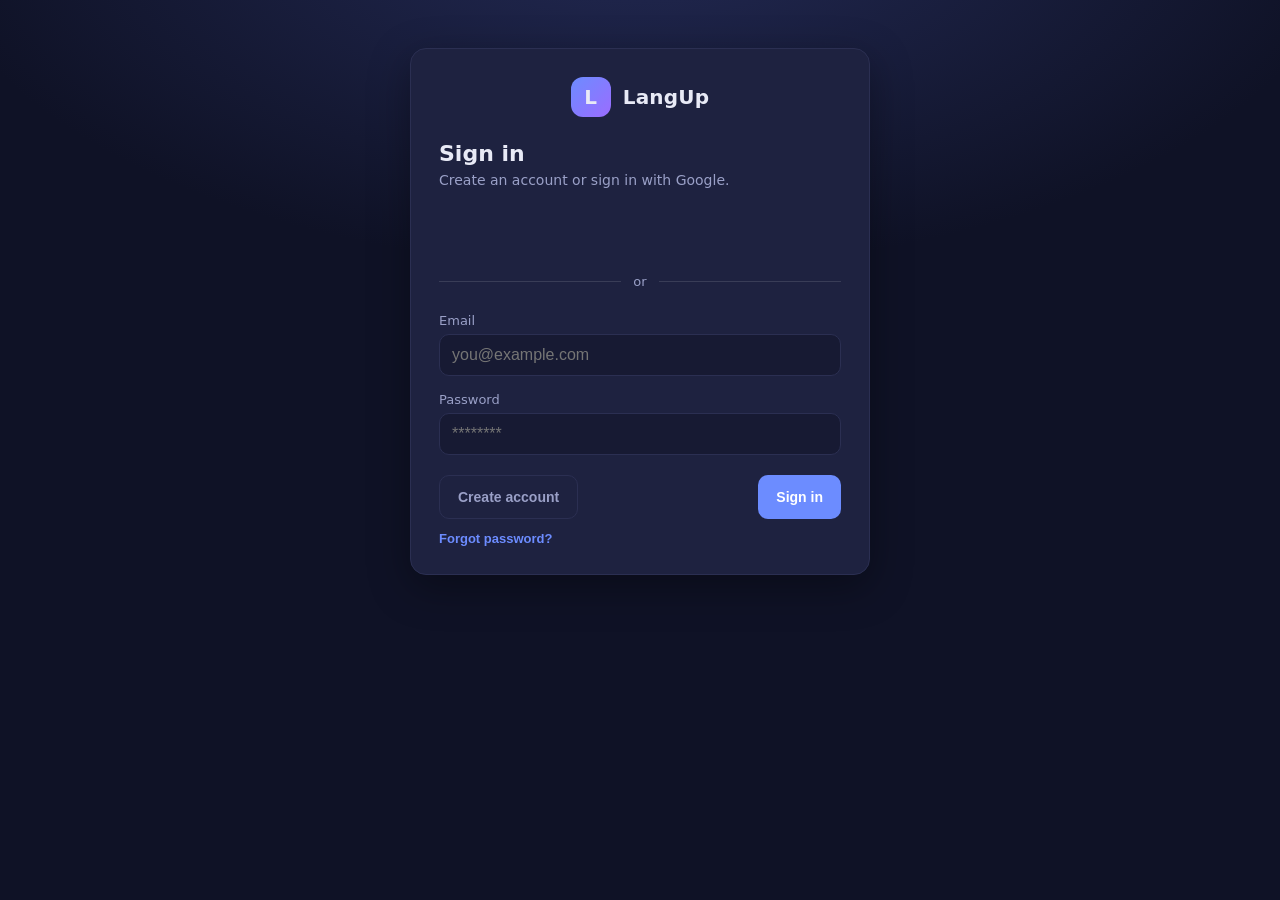
==== commit 47176276: "Admin dictionary import: language dropdowns + progress bar - Source/translation language are now dro" ====
--- a/frontend/admin.html
+++ b/frontend/admin.html
@@ -31,17 +31,24 @@
 
         <form id="dict-import-form" class="admin__create hidden">
           <div class="admin__create-actions" style="justify-content: flex-start">
-            <input id="di-source" type="text" placeholder="source lang (en)" maxlength="8" value="en" required style="max-width: 140px" />
-            <input id="di-target" type="text" placeholder="translation lang (uk)" maxlength="8" value="uk" required style="max-width: 160px" />
-            <label class="meta" style="display:flex;align-items:center;gap:6px">
+            <label class="field" style="max-width: 150px">
+              <span>Words are in</span>
+              <select id="di-source" required></select>
+            </label>
+            <label class="field" style="max-width: 150px">
+              <span>Translations in</span>
+              <select id="di-target" required></select>
+            </label>
+            <label class="meta" style="display:flex;align-items:center;gap:6px;align-self:end">
               <input id="di-normalize" type="checkbox" /> LLM normalize (messy input)
             </label>
           </div>
           <textarea id="di-text" rows="6" style="width:100%" placeholder="One pair per line:&#10;occur&#9;стається&#10;demand - вимога&#10;provide, надавати"></textarea>
+          <div id="di-progress" class="progress progress--indeterminate hidden"><div></div></div>
           <div class="admin__create-actions">
             <span id="di-status" class="meta"></span>
             <button type="button" id="di-cancel" class="btn btn--ghost">Cancel</button>
-            <button type="submit" class="btn btn--primary">Import</button>
+            <button type="submit" id="di-submit" class="btn btn--primary">Import</button>
           </div>
         </form>
 
--- a/frontend/styles.css
+++ b/frontend/styles.css
@@ -122,6 +122,34 @@
 .notice code {
   color: var(--text);
 }
+.notice--err {
+  background: rgba(224, 49, 49, 0.12);
+  border: 1px solid rgba(224, 49, 49, 0.4);
+  border-style: solid;
+  color: var(--text);
+}
+.notice--ok {
+  background: rgba(56, 193, 114, 0.12);
+  border: 1px solid rgba(56, 193, 114, 0.4);
+  border-style: solid;
+  color: var(--text);
+}
+
+/* subtle text button (e.g. "Forgot password?") */
+.link-btn {
+  align-self: flex-start;
+  margin-top: -4px;
+  padding: 0;
+  background: none;
+  border: none;
+  color: var(--primary);
+  font-size: 13px;
+  font-weight: 600;
+  cursor: pointer;
+}
+.link-btn:hover {
+  text-decoration: underline;
+}
 
 /* profile */
 .profile__head {
@@ -897,14 +925,47 @@
   color: #ff6b81;
 }
 
-/* hero row */
+/* compact plan widget in the top bar */
+.plan-widget {
+  display: flex;
+  align-items: center;
+  gap: 10px;
+  padding: 4px 4px 4px 12px;
+  border-radius: 999px;
+  background: var(--bg-soft);
+  border: 1px solid var(--line);
+}
+.plan-widget__label {
+  font-size: 13px;
+  font-weight: 700;
+  color: var(--text);
+  white-space: nowrap;
+}
+.btn--sm {
+  padding: 6px 14px;
+  font-size: 13px;
+  border-radius: 999px;
+}
+
+/* home: a single centered column so the page stays balanced */
+.home-main {
+  max-width: 620px;
+  margin: 0 auto;
+  display: flex;
+  flex-direction: column;
+  gap: 20px;
+}
+
+/* hero heading (block by default; --split puts actions on the right) */
 .hero {
+  padding: 4px 6px;
+}
+.hero--split {
   display: flex;
   align-items: center;
   justify-content: space-between;
   gap: 20px;
   flex-wrap: wrap;
-  padding: 4px 6px;
 }
 .hero__title {
   margin: 0;
@@ -1006,6 +1067,215 @@
 .dot--learning { background: #f5b042; }
 .dot--review { background: var(--primary); }
 .dot--mastered { background: var(--ok); }
+
+/* ===================== review (spaced repetition) ======================== */
+.review-card {
+  display: flex;
+  flex-direction: column;
+}
+.review-card__top {
+  display: flex;
+  align-items: center;
+  justify-content: space-between;
+}
+.review-card__body {
+  display: flex;
+  flex-direction: column;
+  align-items: center;
+  justify-content: center;
+  gap: 14px;
+  min-height: 180px;
+  padding: 24px 8px;
+  text-align: center;
+}
+.rc__word {
+  margin: 0;
+  font-size: 34px;
+  font-weight: 800;
+}
+.rc__translation {
+  margin: 0;
+  font-size: 22px;
+  color: var(--primary);
+}
+.rc__translation--muted {
+  font-size: 15px;
+  color: var(--muted);
+}
+.rc__show {
+  align-self: center;
+  min-width: 200px;
+}
+.rc__grades {
+  display: grid;
+  grid-template-columns: repeat(4, 1fr);
+  gap: 10px;
+}
+.grade {
+  font-weight: 700;
+  color: #fff;
+  border: none;
+}
+.grade--again { background: #e03131; }
+.grade--again:hover { background: #c92a2a; }
+.grade--hard { background: #e8850c; }
+.grade--hard:hover { background: #d9770b; }
+.grade--good { background: var(--primary); }
+.grade--good:hover { background: var(--primary-press); }
+.grade--easy { background: var(--ok); }
+.grade--easy:hover { background: #2fa561; }
+
+/* language switcher on the practice page */
+#langs-bar {
+  display: flex;
+  align-items: center;
+  gap: 10px;
+  flex-wrap: wrap;
+}
+.langs__label {
+  font-size: 12px;
+  font-weight: 700;
+  text-transform: uppercase;
+  letter-spacing: 0.4px;
+  color: var(--muted);
+}
+
+/* indeterminate progress bar (e.g. background dictionary import) */
+.progress {
+  width: 100%;
+  height: 6px;
+  margin: 10px 0;
+  border-radius: 999px;
+  background: var(--bg-soft);
+  overflow: hidden;
+}
+.progress--indeterminate > div {
+  width: 40%;
+  height: 100%;
+  border-radius: 999px;
+  background: var(--primary);
+  animation: progress-slide 1.1s ease-in-out infinite;
+}
+@keyframes progress-slide {
+  0% {
+    margin-left: -40%;
+  }
+  100% {
+    margin-left: 100%;
+  }
+}
+
+/* ===================== word detail modal ================================= */
+.btn--danger {
+  background: #e03131;
+  color: #fff;
+  border: none;
+}
+.btn--danger:hover {
+  background: #c92a2a;
+}
+
+.dict__item--clickable {
+  cursor: pointer;
+  transition: background 0.12s;
+}
+.dict__item--clickable:hover,
+.dict__item--clickable:focus-visible {
+  background: var(--bg-soft);
+  outline: none;
+}
+
+.modal {
+  position: fixed;
+  inset: 0;
+  z-index: 50;
+  display: flex;
+  align-items: center;
+  justify-content: center;
+  padding: 16px;
+}
+.modal__backdrop {
+  position: absolute;
+  inset: 0;
+  background: rgba(6, 8, 20, 0.6);
+}
+.modal__card {
+  position: relative;
+  z-index: 1;
+  width: 100%;
+  max-width: 480px;
+  max-height: 85vh;
+  overflow-y: auto;
+}
+.modal__close {
+  position: absolute;
+  top: 12px;
+  right: 14px;
+  width: 32px;
+  height: 32px;
+  border: none;
+  border-radius: 8px;
+  background: var(--bg-soft);
+  color: var(--muted);
+  font-size: 20px;
+  line-height: 1;
+  cursor: pointer;
+}
+.modal__close:hover {
+  color: var(--text);
+}
+.modal__head {
+  display: flex;
+  align-items: center;
+  gap: 10px;
+  flex-wrap: wrap;
+  padding-right: 36px;
+}
+.modal__head .card__title {
+  margin: 0;
+}
+.wd__translation {
+  margin: 14px 0 4px;
+  font-size: 20px;
+  color: var(--primary);
+}
+.wd__translation--muted {
+  font-size: 14px;
+  color: var(--muted);
+}
+.wd__subhead {
+  margin: 22px 0 10px;
+  font-size: 13px;
+  text-transform: uppercase;
+  letter-spacing: 0.4px;
+  color: var(--muted);
+}
+.wd__contexts {
+  list-style: none;
+  margin: 0;
+  padding: 0;
+  display: flex;
+  flex-direction: column;
+  gap: 10px;
+}
+.wd__context {
+  padding: 12px 14px;
+  border-radius: 10px;
+  background: var(--bg-soft);
+  border: 1px solid var(--line);
+  line-height: 1.5;
+}
+.wd__context mark {
+  background: rgba(108, 140, 255, 0.28);
+  color: var(--text);
+  border-radius: 4px;
+  padding: 0 2px;
+}
+.modal__actions {
+  margin-top: 24px;
+  display: flex;
+  justify-content: flex-end;
+}
 
 /* --- phones --------------------------------------------------------------- */
 /* The layout is a single column at every size; on small screens it just gives
@@ -1039,6 +1309,13 @@
   .grid--4 {
     grid-template-columns: 1fr;
   }
+  /* four grade buttons don't fit a phone row — two per row */
+  .rc__grades {
+    grid-template-columns: repeat(2, 1fr);
+  }
+  .rc__word {
+    font-size: 28px;
+  }
   .topbar {
     flex-wrap: wrap;
     row-gap: 8px;
@@ -1055,6 +1332,12 @@
   .account {
     margin-left: auto;
   }
+  /* give the plan chip its own row so it never crowds the brand + avatar */
+  .plan-widget {
+    order: 2;
+    width: 100%;
+    justify-content: center;
+  }
   .hero__title {
     font-size: 22px;
   }
